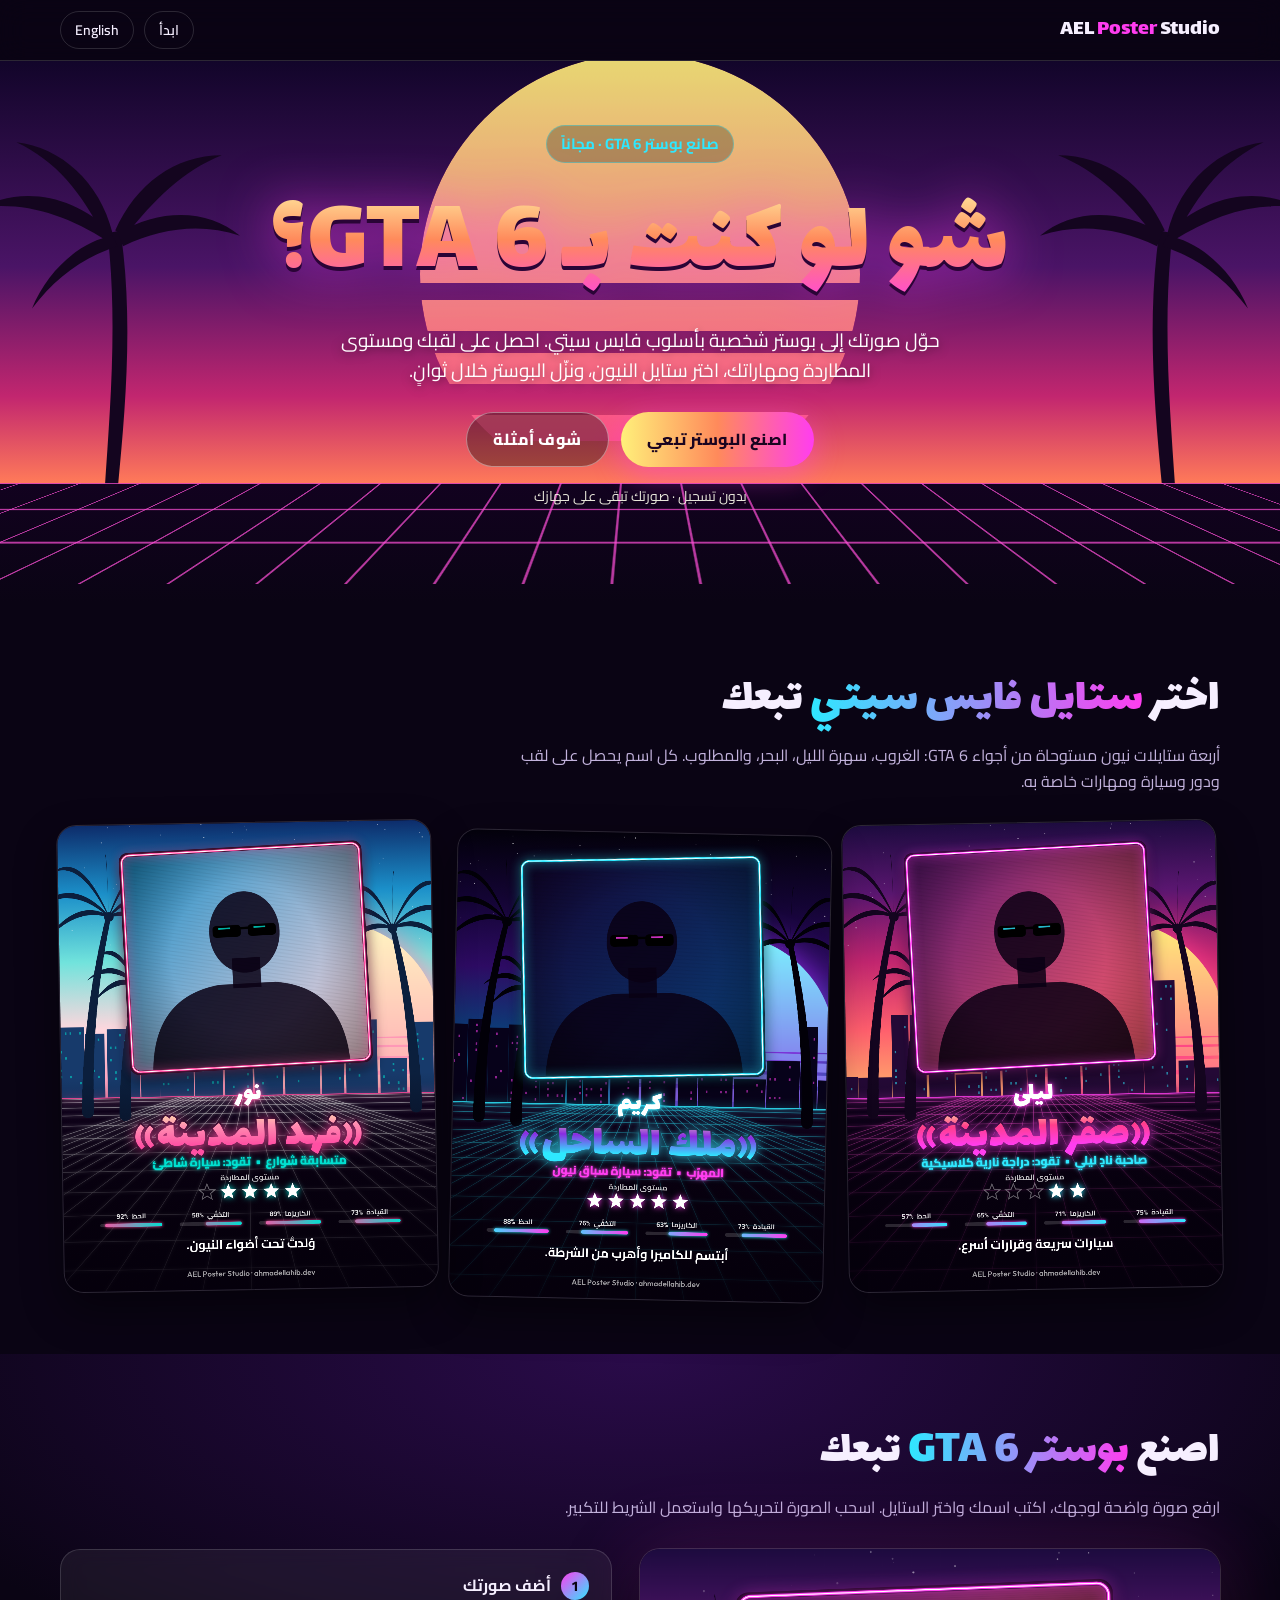
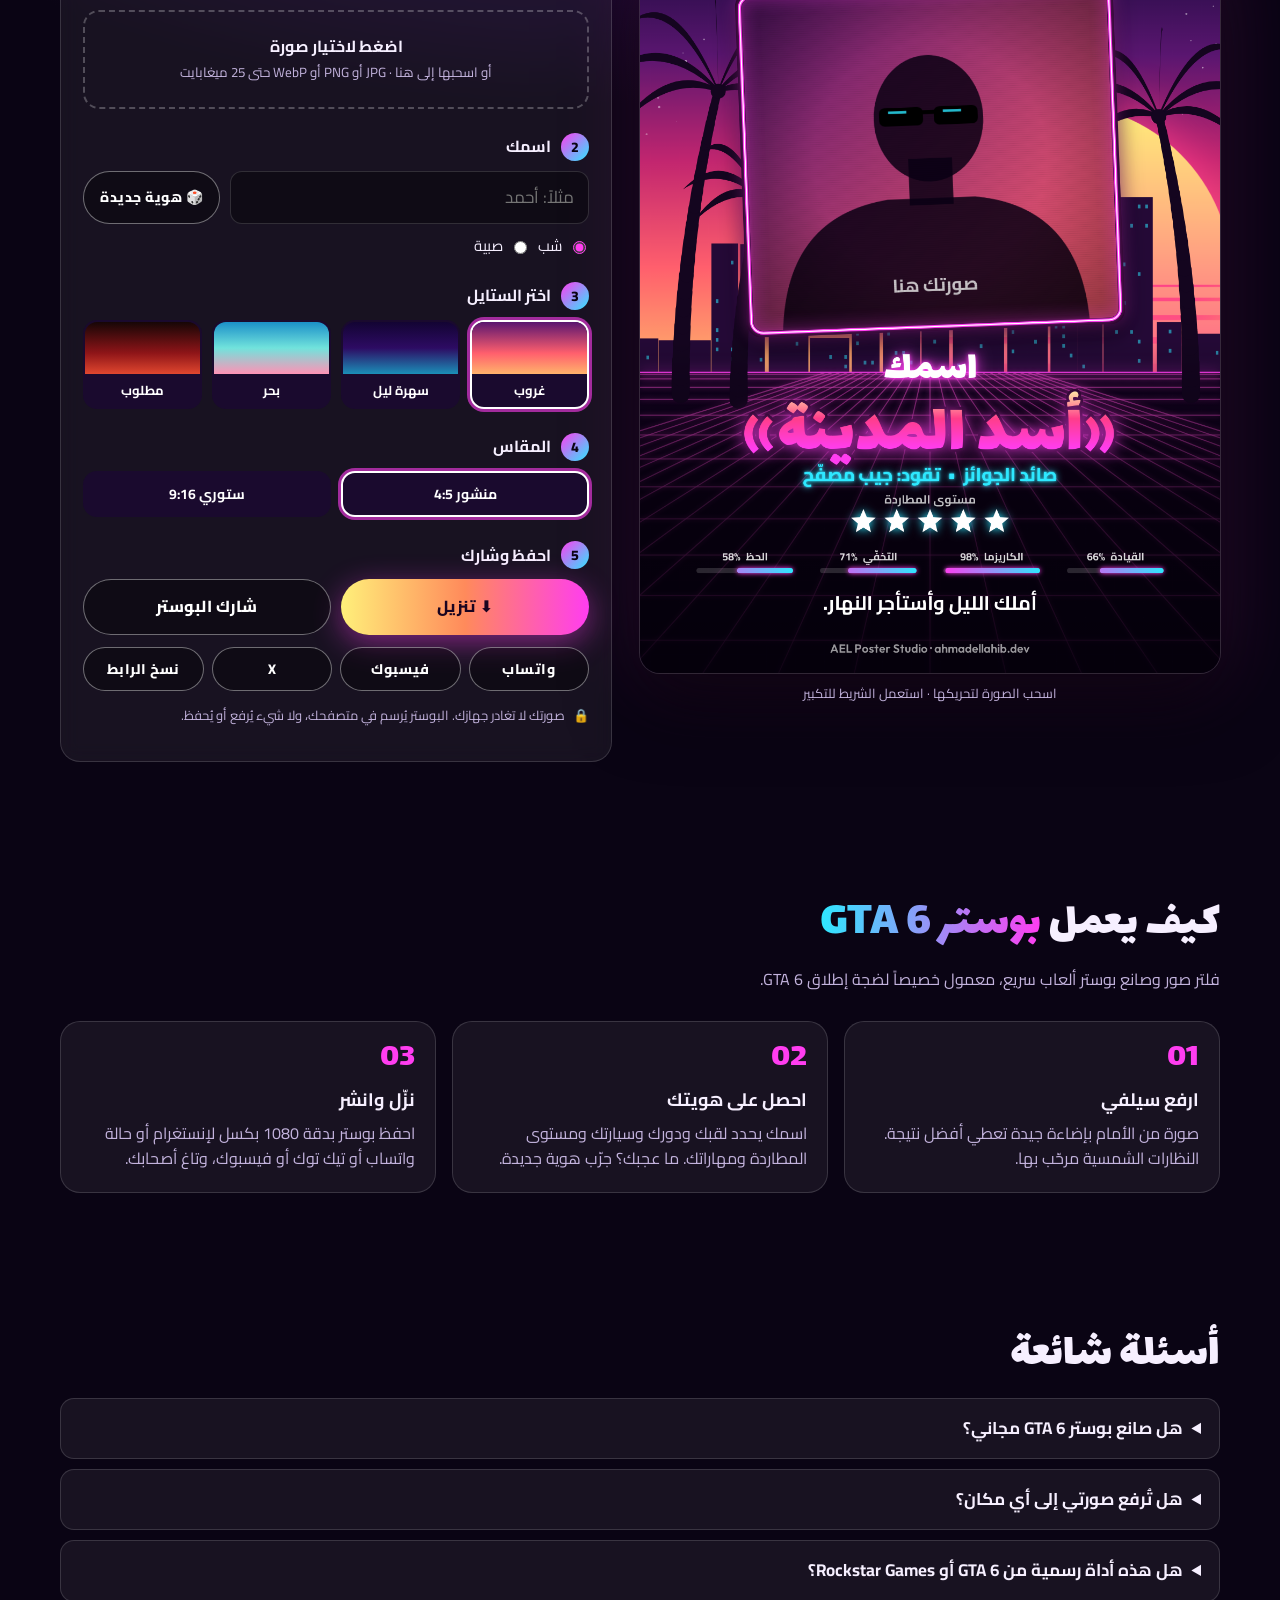
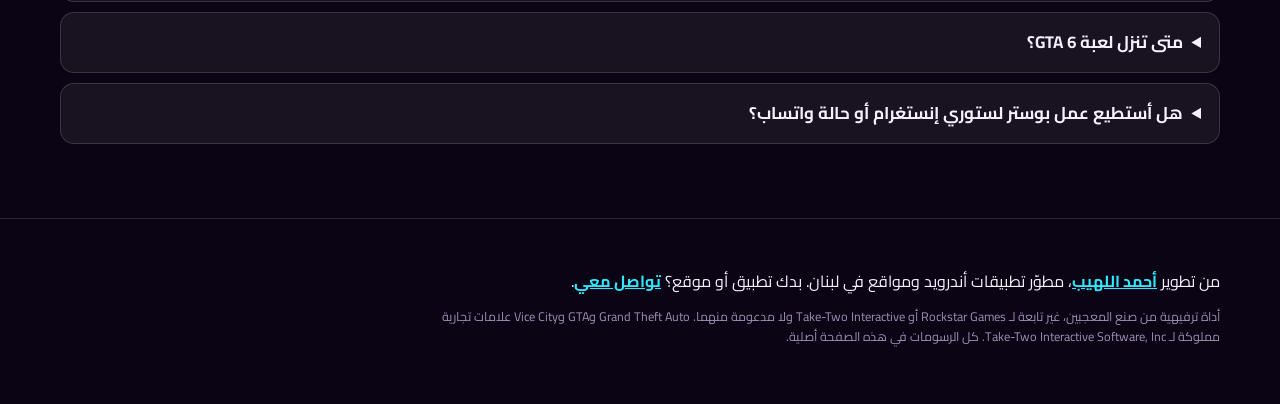
==== ar/index.html @ 57b69d70 "Vice City Poster Maker (EN + AR)" ====
<!doctype html>
<html lang="ar" dir="rtl">
<head>
<meta charset="utf-8">
<meta name="viewport" content="width=device-width, initial-scale=1">
<title>صانع بوستر GTA 6 – حوّل صورتك إلى شخصية فايس سيتي (مجاناً)</title>
<meta name="description" content="صانع بوستر مجاني مستوحى من GTA 6 (جي تي أي 6). ارفع صورتك، احصل على لقبك ومستوى المطاردة ومهاراتك، ونزّل بوستر نيون بأسلوب فايس سيتي. صورتك لا تغادر هاتفك.">
<link rel="canonical" href="https://ahmadellahib.dev/vice-city-poster/ar/">
<link rel="alternate" hreflang="en" href="https://ahmadellahib.dev/vice-city-poster/">
<link rel="alternate" hreflang="ar" href="https://ahmadellahib.dev/vice-city-poster/ar/">
<link rel="alternate" hreflang="x-default" href="https://ahmadellahib.dev/vice-city-poster/">
<meta name="theme-color" content="#0a0414">
<meta name="robots" content="index, follow, max-image-preview:large">

<meta property="og:type" content="website">
<meta property="og:site_name" content="AEL Poster Studio">
<meta property="og:title" content="شو لو كنت بـ GTA 6؟ اعمل بوستر فايس سيتي تبعك">
<meta property="og:description" content="ارفع صورتك واحصل على لقبك ومستوى المطاردة وبوستر نيون بأسلوب الألعاب. مجاني وبدون تسجيل.">
<meta property="og:url" content="https://ahmadellahib.dev/vice-city-poster/ar/">
<meta property="og:image" content="https://ahmadellahib.dev/vice-city-poster/assets/og-ar.jpg">
<meta property="og:image:width" content="1200">
<meta property="og:image:height" content="630">
<meta property="og:image:alt" content="بوسترات نيون بأسلوب الألعاب مصنوعة بصانع بوستر فايس سيتي">
<meta property="og:locale" content="ar_LB">
<meta property="og:locale:alternate" content="en_US">
<meta name="twitter:card" content="summary_large_image">
<meta name="twitter:title" content="شو لو كنت بـ GTA 6؟ اعمل بوستر فايس سيتي تبعك">
<meta name="twitter:description" content="صورتك ← لقبك ومستوى المطاردة وبوستر نيون. مجاني ويشتغل بالمتصفح.">
<meta name="twitter:image" content="https://ahmadellahib.dev/vice-city-poster/assets/og-ar.jpg">

<link rel="icon" href="/assets/favicon-96.png" type="image/png" sizes="96x96">
<link rel="apple-touch-icon" href="/assets/apple-touch-icon.png">
<link rel="preconnect" href="https://fonts.googleapis.com">
<link rel="preconnect" href="https://fonts.gstatic.com" crossorigin>
<link href="https://fonts.googleapis.com/css2?family=Cairo:wght@400;600;700;800&family=Lalezar&family=Outfit:wght@600&display=swap" rel="stylesheet">
<link rel="stylesheet" href="../assets/style.css?v=1">

<script type="application/ld+json">
{
  "@context": "https://schema.org",
  "@graph": [
    {
      "@type": "WebApplication",
      "name": "صانع بوستر فايس سيتي",
      "alternateName": "صانع بوستر GTA 6",
      "url": "https://ahmadellahib.dev/vice-city-poster/ar/",
      "description": "أداة مجانية في المتصفح تحوّل صورتك إلى بوستر نيون مستوحى من GTA 6 مع لقب ومستوى مطاردة ومهارات.",
      "applicationCategory": "MultimediaApplication",
      "operatingSystem": "Any",
      "browserRequirements": "يتطلب JavaScript ومتصفحاً حديثاً",
      "inLanguage": "ar",
      "isAccessibleForFree": true,
      "offers": { "@type": "Offer", "price": "0", "priceCurrency": "USD" },
      "image": "https://ahmadellahib.dev/vice-city-poster/assets/og-ar.jpg",
      "creator": { "@type": "Person", "name": "Ahmad El Lahib", "alternateName": "أحمد اللهيب", "url": "https://ahmadellahib.dev/ar/" }
    },
    {
      "@type": "FAQPage",
      "mainEntity": [
        { "@type": "Question", "name": "هل صانع بوستر GTA 6 مجاني؟",
          "acceptedAnswer": { "@type": "Answer", "text": "نعم، مجاني بالكامل وبدون تسجيل، ولا يوجد عليه سوى سطر صغير باسم الموقع." } },
        { "@type": "Question", "name": "هل تُرفع صورتي إلى أي مكان؟",
          "acceptedAnswer": { "@type": "Answer", "text": "لا. البوستر يُرسم داخل متصفحك، وصورتك لا تغادر هاتفك أو كمبيوترك ولا تُحفظ على أي سيرفر." } },
        { "@type": "Question", "name": "هل هذه أداة رسمية من GTA 6 أو Rockstar Games؟",
          "acceptedAnswer": { "@type": "Answer", "text": "لا. هي أداة مستقلة من صنع المعجبين مستوحاة من ضجة GTA 6، وغير تابعة لـ Rockstar Games أو Take-Two Interactive، وكل الرسومات فيها أصلية." } },
        { "@type": "Question", "name": "متى تنزل لعبة GTA 6؟",
          "acceptedAnswer": { "@type": "Answer", "text": "حدّدت Rockstar Games موعد إطلاق Grand Theft Auto VI في 19 تشرين الثاني (نوفمبر) 2026 على PlayStation 5 وXbox Series X|S، ولم يُحدَّد بعد موعد نسخة الكمبيوتر." } },
        { "@type": "Question", "name": "هل أستطيع عمل بوستر لستوري إنستغرام أو حالة واتساب؟",
          "acceptedAnswer": { "@type": "Answer", "text": "نعم. اختر مقاس ستوري 9:16 (1080×1920) أو منشور 4:5 (1080×1350)." } }
      ]
    }
  ]
}
</script>
</head>
<body>

<svg width="0" height="0" style="position:absolute" aria-hidden="true">
  <symbol id="palm" viewBox="0 0 200 300">
    <path d="M96 300c4-60 10-130 2-196l10-2c10 66 4 136-2 198z"/>
    <path d="M102 104c-30-30-70-36-100-20 34-4 64 6 96 26zM102 104c-10-40-40-66-74-70 30 14 50 38 68 74zM104 102c16-36 46-58 82-58-30 12-52 34-74 62zM106 104c34-20 70-18 94 2-30-10-60-6-90 8zM102 106c-24 4-50 26-62 56 18-24 40-40 66-48z"/>
  </symbol>
</svg>

<header class="nav">
  <div class="wrap">
    <a class="brand" href="./" dir="ltr">AEL <span>Poster</span> Studio</a>
    <nav class="nav-links" aria-label="اللغة">
      <a class="pill hide-sm" href="#create">ابدأ</a>
      <a class="pill" href="../" hreflang="en" lang="en">English</a>
    </nav>
  </div>
</header>

<main>
  <section class="hero" aria-labelledby="h1">
    <div class="hero-bg" aria-hidden="true">
      <div class="hero-sun"></div>
      <svg class="hero-palm l" viewBox="0 0 200 300"><use href="#palm"/></svg>
      <svg class="hero-palm r" viewBox="0 0 200 300"><use href="#palm"/></svg>
      <div class="hero-grid"></div>
    </div>
    <div class="wrap hero-inner">
      <span class="kicker">صانع بوستر <bdi dir="ltr">GTA 6</bdi> · مجاناً</span>
      <h1 id="h1">شو لو كنت بـ <bdi dir="ltr">GTA 6</bdi>؟</h1>
      <p class="lead">حوّل صورتك إلى بوستر شخصية بأسلوب فايس سيتي. احصل على لقبك ومستوى المطاردة ومهاراتك، اختر ستايل النيون، ونزّل البوستر خلال ثوانٍ.</p>
      <div class="ctas">
        <a class="btn" href="#create">اصنع البوستر تبعي</a>
        <a class="btn ghost" href="#examples">شوف أمثلة</a>
      </div>
      <p class="hero-note">بدون تسجيل · صورتك تبقى على جهازك</p>
    </div>
  </section>

  <section id="examples" aria-labelledby="ex-h">
    <div class="wrap">
      <h2 id="ex-h">اختر <span class="g">ستايل فايس سيتي</span> تبعك</h2>
      <p class="sub">أربعة ستايلات نيون مستوحاة من أجواء <bdi dir="ltr">GTA 6</bdi>: الغروب، سهرة الليل، البحر، والمطلوب. كل اسم يحصل على لقب ودور وسيارة ومهارات خاصة به.</p>
      <div class="examples">
        <figure><canvas data-example="ليلى|sunset|f" width="1080" height="1350" role="img" aria-label="مثال بوستر بأسلوب GTA 6 مع غروب وردي ونخيل ولقب نيون"></canvas></figure>
        <figure><canvas data-example="كريم|night|m" width="1080" height="1350" role="img" aria-label="مثال بوستر ليلي بأسلوب فايس سيتي مع مدينة نيون ونجوم المطاردة"></canvas></figure>
        <figure><canvas data-example="نور|beach|f" width="1080" height="1350" role="img" aria-label="مثال بوستر بأسلوب شاطئ ميامي مع سماء فيروزية وشمس وردية"></canvas></figure>
      </div>
    </div>
  </section>

  <section id="create" class="tool" aria-labelledby="create-h">
    <div class="wrap">
      <h2 id="create-h">اصنع <span class="g">بوستر <bdi dir="ltr">GTA 6</bdi></span> تبعك</h2>
      <p class="sub">ارفع صورة واضحة لوجهك، اكتب اسمك واختر الستايل. اسحب الصورة لتحريكها واستعمل الشريط للتكبير.</p>
      <div class="studio">
        <div class="preview">
          <canvas id="poster" width="1080" height="1350" role="img" aria-label="معاينة البوستر"></canvas>
          <p class="hint">اسحب الصورة لتحريكها · استعمل الشريط للتكبير</p>
        </div>

        <div class="panel">
          <div class="step">
            <h3><span class="num">1</span>أضف صورتك</h3>
            <label class="drop" id="drop">
              <input type="file" id="file" accept="image/jpeg,image/png,image/webp,image/heic">
              <strong>اضغط لاختيار صورة</strong>
              <small>أو اسحبها إلى هنا · JPG أو PNG أو WebP حتى 25 ميغابايت</small>
            </label>
            <div class="photo-tools">
              <label>تكبير <input type="range" id="zoom" min="1" max="3" step="0.01" value="1"></label>
              <button type="button" class="linkbtn" id="removePhoto">احذف الصورة</button>
            </div>
          </div>

          <div class="step">
            <h3><span class="num">2</span>اسمك</h3>
            <div class="row">
              <input class="text-in" id="name" type="text" maxlength="24" placeholder="مثلاً: أحمد" autocomplete="given-name">
              <button type="button" class="btn small ghost" id="reroll" title="لقب ودور ومهارات جديدة">🎲 هوية جديدة</button>
            </div>
            <div class="genders" role="radiogroup" aria-label="الصيغة">
              <label><input type="radio" name="gender" value="m" checked> شب</label>
              <label><input type="radio" name="gender" value="f"> صبية</label>
            </div>
          </div>

          <div class="step">
            <h3><span class="num">3</span>اختر الستايل</h3>
            <div class="choices">
              <button type="button" class="choice" data-theme-btn data-value="sunset" aria-pressed="true"><i class="sw-sunset"></i><span>غروب</span></button>
              <button type="button" class="choice" data-theme-btn data-value="night" aria-pressed="false"><i class="sw-night"></i><span>سهرة ليل</span></button>
              <button type="button" class="choice" data-theme-btn data-value="beach" aria-pressed="false"><i class="sw-beach"></i><span>بحر</span></button>
              <button type="button" class="choice" data-theme-btn data-value="noir" aria-pressed="false"><i class="sw-noir"></i><span>مطلوب</span></button>
            </div>
          </div>

          <div class="step">
            <h3><span class="num">4</span>المقاس</h3>
            <div class="formats">
              <button type="button" class="choice" data-format-btn data-value="post" aria-pressed="true">منشور 4:5</button>
              <button type="button" class="choice" data-format-btn data-value="story" aria-pressed="false">ستوري 9:16</button>
            </div>
          </div>

          <div class="step">
            <h3><span class="num">5</span>احفظ وشارك</h3>
            <div class="actions">
              <button type="button" class="btn" id="download">⬇ تنزيل</button>
              <button type="button" class="btn ghost" id="share">شارك البوستر</button>
            </div>
            <div class="shares">
              <a class="btn small ghost" id="wa" target="_blank" rel="noopener">واتساب</a>
              <a class="btn small ghost" id="fb" target="_blank" rel="noopener">فيسبوك</a>
              <a class="btn small ghost" id="x" target="_blank" rel="noopener">X</a>
              <button type="button" class="btn small ghost" id="copy">نسخ الرابط</button>
            </div>
            <p class="privacy"><span aria-hidden="true">🔒</span><span>صورتك لا تغادر جهازك. البوستر يُرسم في متصفحك، ولا شيء يُرفع أو يُحفظ.</span></p>
          </div>
        </div>
      </div>
    </div>
  </section>

  <section aria-labelledby="how-h">
    <div class="wrap">
      <h2 id="how-h">كيف يعمل <span class="g">بوستر <bdi dir="ltr">GTA 6</bdi></span></h2>
      <p class="sub">فلتر صور وصانع بوستر ألعاب سريع، معمول خصيصاً لضجة إطلاق <bdi dir="ltr">GTA 6</bdi>.</p>
      <div class="how">
        <div><b>01</b><h3>ارفع سيلفي</h3><p>صورة من الأمام بإضاءة جيدة تعطي أفضل نتيجة. النظارات الشمسية مرحّب بها.</p></div>
        <div><b>02</b><h3>احصل على هويتك</h3><p>اسمك يحدد لقبك ودورك وسيارتك ومستوى المطاردة ومهاراتك. ما عجبك؟ جرّب هوية جديدة.</p></div>
        <div><b>03</b><h3>نزّل وانشر</h3><p>احفظ بوستر بدقة 1080 بكسل لإنستغرام أو حالة واتساب أو تيك توك أو فيسبوك، وتاغ أصحابك.</p></div>
      </div>
    </div>
  </section>

  <section class="faq" aria-labelledby="faq-h">
    <div class="wrap">
      <h2 id="faq-h">أسئلة شائعة</h2>
      <details><summary>هل صانع بوستر <bdi dir="ltr">GTA 6</bdi> مجاني؟</summary><p>نعم، مجاني بالكامل وبدون تسجيل، ولا يوجد عليه سوى سطر صغير باسم الموقع.</p></details>
      <details><summary>هل تُرفع صورتي إلى أي مكان؟</summary><p>لا. البوستر يُرسم داخل متصفحك، وصورتك لا تغادر هاتفك أو كمبيوترك ولا تُحفظ على أي سيرفر.</p></details>
      <details><summary>هل هذه أداة رسمية من <bdi dir="ltr">GTA 6</bdi> أو Rockstar Games؟</summary><p>لا. هي أداة مستقلة من صنع المعجبين مستوحاة من ضجة <bdi dir="ltr">GTA 6</bdi>، وغير تابعة لـ Rockstar Games أو Take-Two Interactive، وكل الرسومات فيها أصلية.</p></details>
      <details><summary>متى تنزل لعبة <bdi dir="ltr">GTA 6</bdi>؟</summary><p>حدّدت Rockstar Games موعد إطلاق Grand Theft Auto VI في 19 تشرين الثاني (نوفمبر) 2026 على PlayStation 5 و<bdi dir="ltr">Xbox Series X|S</bdi>، ولم يُحدَّد بعد موعد نسخة الكمبيوتر.</p></details>
      <details><summary>هل أستطيع عمل بوستر لستوري إنستغرام أو حالة واتساب؟</summary><p>نعم. اختر مقاس ستوري 9:16 (1080×1920) أو منشور 4:5 (1080×1350).</p></details>
    </div>
  </section>
</main>

<footer>
  <div class="wrap">
    <p class="made">من تطوير <a href="https://ahmadellahib.dev/ar/">أحمد اللهيب</a>، مطوّر تطبيقات أندرويد ومواقع في لبنان. بدك تطبيق أو موقع؟ <a href="https://ahmadellahib.dev/ar/">تواصل معي</a>.</p>
    <p class="disclaimer">أداة ترفيهية من صنع المعجبين، غير تابعة لـ Rockstar Games أو Take-Two Interactive ولا مدعومة منهما. Grand Theft Auto وGTA وVice City علامات تجارية مملوكة لـ Take-Two Interactive Software, Inc. كل الرسومات في هذه الصفحة أصلية.</p>
  </div>
</footer>

<div class="toast" id="toast" role="status" aria-live="polite"></div>

<script>
window.VCP_TEXT = {
  badType: 'اختر صورة بصيغة JPG أو PNG أو WebP.',
  tooBig: 'الصورة أكبر من 25 ميغابايت. جرّب صورة أصغر.',
  saved: 'تم حفظ البوستر! انشره وتاغ أصحابك.',
  shareFallback: 'تم حفظ البوستر. انشره وين ما بدك!',
  copied: 'تم نسخ الرابط!',
  shareText: 'شو لو كنت بـ GTA 6؟ عملت بوستر فايس سيتي تبعي. اعمل تبعك مجاناً:'
};
</script>
<script src="../assets/app.js?v=1" defer></script>
</body>
</html>
---- assets/style.css ----
:root {
  --bg: #0a0414;
  --bg2: #140726;
  --card: rgba(255, 255, 255, 0.06);
  --line: rgba(255, 255, 255, 0.14);
  --text: #f6efff;
  --muted: #c3b3dd;
  --pink: #ff3df0;
  --hot: #ff2e88;
  --cyan: #2ee8ff;
  --orange: #ffb36b;
  --radius: 20px;
  --ui: 'Outfit', system-ui, sans-serif;
  --display: 'Anton', Impact, sans-serif;
}
html[lang="ar"] { --ui: 'Cairo', system-ui, sans-serif; --display: 'Lalezar', 'Cairo', sans-serif; }

* { box-sizing: border-box; }
html { scroll-behavior: smooth; }
body {
  margin: 0;
  background: var(--bg);
  color: var(--text);
  font-family: var(--ui);
  line-height: 1.6;
  overflow-x: hidden;
}
img, canvas { max-width: 100%; display: block; }
a { color: var(--cyan); }
.wrap { width: min(1160px, 100% - 32px); margin-inline: auto; }

/* nav */
.nav {
  position: sticky; top: 0; z-index: 20;
  backdrop-filter: blur(14px); -webkit-backdrop-filter: blur(14px);
  background: rgba(10, 4, 20, 0.6);
  border-bottom: 1px solid var(--line);
}
.nav .wrap { display: flex; align-items: center; justify-content: space-between; height: 60px; gap: 12px; }
.brand { font-family: var(--display); font-size: 22px; letter-spacing: 1px; color: var(--text); text-decoration: none; }
html[lang="ar"] .brand { letter-spacing: 0; }
.brand span { color: var(--pink); }
.nav-links { display: flex; gap: 10px; align-items: center; }
.pill {
  display: inline-flex; align-items: center; gap: 6px; padding: 7px 14px; border-radius: 999px;
  border: 1px solid var(--line); color: var(--text); text-decoration: none; font-size: 14px; font-weight: 600;
}
.pill:hover { border-color: var(--pink); }

/* hero */
.hero { position: relative; overflow: hidden; padding: 64px 0 80px; isolation: isolate; }
.hero-bg { position: absolute; inset: 0; z-index: -1;
  background: linear-gradient(180deg, #12052a 0%, #4a1466 38%, #c2266f 62%, #ff7a59 78%, #12021f 78.2%, #0a0414 100%); }
.hero-sun {
  position: absolute; left: 50%; bottom: 20%; width: min(440px, 78vw); aspect-ratio: 1; translate: -50% 0; opacity: .9;
  border-radius: 50%; background: linear-gradient(#fff07a, #ff3d8b);
  -webkit-mask: linear-gradient(#000 52%, transparent 52% 56%, #000 56% 63%, transparent 63% 68%, #000 68% 75%, transparent 75% 82%, #000 82% 88%, transparent 88%);
          mask: linear-gradient(#000 52%, transparent 52% 56%, #000 56% 63%, transparent 63% 68%, #000 68% 75%, transparent 75% 82%, #000 82% 88%, transparent 88%);
  filter: drop-shadow(0 0 60px rgba(255, 61, 139, .7));
  animation: rise 6s ease-in-out infinite alternate;
}
@keyframes rise { to { transform: translateY(-14px); } }
.hero-grid {
  position: absolute; left: -50%; right: -50%; bottom: 0; height: 22%;
  background-image:
    linear-gradient(rgba(255, 79, 216, .7) 2px, transparent 2px),
    linear-gradient(90deg, rgba(255, 79, 216, .7) 2px, transparent 2px);
  background-size: 60px 40px;
  transform: perspective(300px) rotateX(55deg); transform-origin: top;
  animation: grid 2.4s linear infinite;
}
@keyframes grid { to { background-position: 0 40px; } }
.hero-palm { position: absolute; bottom: 21%; width: clamp(120px, 22vw, 260px); fill: #14051f; }
.hero-palm.l { left: -20px; }
.hero-palm.r { right: -20px; transform: scaleX(-1); }

.hero-inner { text-align: center; position: relative; }
.kicker { display: inline-block; font-weight: 700; letter-spacing: 3px; font-size: 13px; text-transform: uppercase;
  color: var(--cyan); padding: 6px 14px; border: 1px solid rgba(46, 232, 255, .4); border-radius: 999px; background: rgba(0,0,0,.25); }
html[lang="ar"] .kicker { letter-spacing: 0; font-size: 15px; }
h1 {
  font-family: var(--display); font-weight: 400;
  font-size: clamp(42px, 9vw, 104px); line-height: 1; margin: 18px 0 14px;
  background: linear-gradient(180deg, #fff6a8, #ff8a5b 45%, #ff3df0);
  -webkit-background-clip: text; background-clip: text; color: transparent;
  filter: drop-shadow(0 4px 0 #2a0436) drop-shadow(0 0 26px rgba(255, 61, 240, .55));
  text-transform: uppercase;
}
html[lang="ar"] h1 { line-height: 1.25; text-transform: none; }
.lead { max-width: 640px; margin: 0 auto 26px; font-size: clamp(16px, 2.4vw, 19px); color: #fff; text-shadow: 0 2px 10px rgba(0,0,0,.5); }
.ctas { display: flex; gap: 12px; justify-content: center; flex-wrap: wrap; }
.btn {
  appearance: none; border: 0; cursor: pointer; font: inherit; font-weight: 800; letter-spacing: .5px;
  display: inline-flex; align-items: center; justify-content: center; gap: 8px;
  padding: 14px 26px; border-radius: 999px; text-decoration: none; color: #1a0420;
  background: linear-gradient(90deg, #fff07a, #ff8a5b, #ff3df0);
  box-shadow: 0 8px 30px rgba(255, 61, 240, .45);
  transition: transform .15s ease, box-shadow .15s ease;
}
.btn:hover { transform: translateY(-2px); box-shadow: 0 12px 36px rgba(255, 61, 240, .6); }
.btn.ghost { background: rgba(0,0,0,.35); color: #fff; border: 1px solid rgba(255,255,255,.4); box-shadow: none; }
.btn.small { padding: 10px 16px; font-size: 14px; }
.hero-note { margin-top: 18px; font-size: 14px; color: #ffe; opacity: .9; }

/* sections */
section { padding: 64px 0; }
h2 { font-family: var(--display); font-weight: 400; font-size: clamp(30px, 5vw, 48px); line-height: 1.1; margin: 0 0 10px; }
html[lang="ar"] h2 { line-height: 1.4; }
h2 .g { background: linear-gradient(90deg, var(--cyan), var(--pink)); -webkit-background-clip: text; background-clip: text; color: transparent; }
.sub { color: var(--muted); margin: 0 0 28px; max-width: 700px; }

/* examples */
.examples { display: grid; grid-template-columns: repeat(3, 1fr); gap: 18px; }
.examples figure { margin: 0; border-radius: var(--radius); overflow: hidden; border: 1px solid var(--line);
  box-shadow: 0 18px 40px rgba(0,0,0,.45); transform: rotate(-1deg); transition: transform .3s; }
.examples figure:nth-child(2) { transform: rotate(1.2deg) translateY(10px); }
.examples figure:hover { transform: rotate(0) scale(1.02); }
.examples canvas { width: 100%; height: auto; aspect-ratio: 4 / 5; }

/* tool */
.tool { background: radial-gradient(1200px 500px at 50% 0, #2a0b4a 0%, var(--bg) 70%); }
.studio { display: grid; grid-template-columns: minmax(0, 1.05fr) minmax(0, 1fr); gap: 28px; align-items: start; }
.preview { position: sticky; top: 76px; }
.preview canvas {
  width: 100%; height: auto; border-radius: var(--radius); background: #1a0a2e;
  box-shadow: 0 0 0 1px var(--line), 0 30px 70px rgba(0,0,0,.6), 0 0 80px rgba(255, 61, 240, .18);
  cursor: grab; touch-action: none;
}
.preview canvas:active { cursor: grabbing; }
.hint { font-size: 13px; color: var(--muted); text-align: center; margin-top: 10px; }
.panel { background: var(--card); border: 1px solid var(--line); border-radius: var(--radius); padding: 22px;
  backdrop-filter: blur(10px); -webkit-backdrop-filter: blur(10px); }
.step { margin-bottom: 24px; }
.step:last-child { margin-bottom: 0; }
.step h3 { margin: 0 0 10px; font-size: 16px; display: flex; align-items: center; gap: 10px; }
.num { width: 28px; height: 28px; border-radius: 50%; display: inline-grid; place-items: center; font-size: 14px; font-weight: 800;
  background: linear-gradient(135deg, var(--pink), var(--cyan)); color: #0a0414; flex: none; }
.drop {
  display: block; border: 2px dashed rgba(255,255,255,.25); border-radius: 16px; padding: 22px; text-align: center; cursor: pointer;
  transition: border-color .2s, background .2s;
}
.drop:hover, .drop.over { border-color: var(--pink); background: rgba(255, 61, 240, .07); }
.drop strong { display: block; font-size: 16px; }
.drop small { color: var(--muted); }
.drop input { position: absolute; width: 1px; height: 1px; opacity: 0; }
.photo-tools { display: none; gap: 12px; align-items: center; margin-top: 12px; flex-wrap: wrap; }
.has-photo .photo-tools { display: flex; }
.photo-tools label { display: flex; align-items: center; gap: 8px; flex: 1; min-width: 180px; font-size: 14px; color: var(--muted); }
input[type="range"] { flex: 1; accent-color: var(--pink); }
.linkbtn { background: none; border: 0; color: #ff8fb1; font: inherit; font-size: 14px; cursor: pointer; text-decoration: underline; padding: 4px; }
.row { display: flex; gap: 10px; flex-wrap: wrap; }
.text-in {
  flex: 1; min-width: 0; font: inherit; font-size: 17px; color: var(--text); background: rgba(0,0,0,.35);
  border: 1px solid var(--line); border-radius: 12px; padding: 12px 14px;
}
.text-in:focus { outline: 2px solid var(--pink); outline-offset: 1px; }
.genders { display: flex; gap: 8px; margin-top: 10px; }
.genders label { display: inline-flex; align-items: center; gap: 6px; font-size: 15px; cursor: pointer; }
.genders input { accent-color: var(--pink); }
.choices { display: grid; grid-template-columns: repeat(4, 1fr); gap: 10px; }
.choice {
  appearance: none; font: inherit; cursor: pointer; color: #fff; border-radius: 14px; padding: 0; overflow: hidden;
  border: 2px solid transparent; background: #1a0a2e; text-align: center; font-size: 13px; font-weight: 700;
}
.choice i { display: block; height: 52px; }
.choice span { display: block; padding: 6px 4px; }
.choice[aria-pressed="true"] { border-color: #fff; box-shadow: 0 0 0 3px rgba(255, 61, 240, .6); }
.sw-sunset { background: linear-gradient(#5a1670, #ff5f6d 60%, #ffb36b); }
.sw-night { background: linear-gradient(#130433, #2d0b63 50%, #1b8fb8); }
.sw-beach { background: linear-gradient(#1b8fc9, #71e3dc 50%, #ff92b5); }
.sw-noir { background: linear-gradient(#160606, #8f1518 60%, #e0472f); }
.formats { display: flex; gap: 10px; }
.formats .choice { flex: 1; padding: 10px; font-size: 14px; }
.actions { display: grid; grid-template-columns: 1fr 1fr; gap: 10px; }
.shares { display: flex; gap: 8px; flex-wrap: wrap; margin-top: 12px; }
.shares a, .shares button { flex: 1; min-width: 92px; justify-content: center; }
.privacy { margin-top: 14px; font-size: 13px; color: var(--muted); display: flex; gap: 8px; align-items: flex-start; }

/* how + faq */
.how { display: grid; grid-template-columns: repeat(3, 1fr); gap: 16px; }
.how div { background: var(--card); border: 1px solid var(--line); border-radius: var(--radius); padding: 20px; }
.how b { font-family: var(--display); font-weight: 400; font-size: 34px; color: var(--pink); display: block; line-height: 1; }
.how h3 { margin: 10px 0 6px; font-size: 18px; }
.how p { margin: 0; color: var(--muted); }
.faq details { background: var(--card); border: 1px solid var(--line); border-radius: 14px; padding: 16px 18px; margin-bottom: 10px; }
.faq summary { cursor: pointer; font-weight: 700; font-size: 17px; }
.faq details p { color: var(--muted); margin: 10px 0 0; }

/* footer */
footer { border-top: 1px solid var(--line); padding: 34px 0 44px; font-size: 14px; color: var(--muted); }
footer .made { font-size: 16px; color: var(--text); margin-bottom: 8px; }
footer .made a { font-weight: 700; }
.disclaimer { font-size: 12.5px; opacity: .8; max-width: 820px; }

.toast {
  position: fixed; left: 50%; bottom: 24px; translate: -50% 20px; opacity: 0; pointer-events: none;
  background: #fff; color: #1a0420; font-weight: 700; padding: 12px 20px; border-radius: 999px;
  box-shadow: 0 10px 30px rgba(0,0,0,.4); transition: opacity .25s, translate .25s; z-index: 50; max-width: calc(100% - 32px); text-align: center;
}
.toast.show { opacity: 1; translate: -50% 0; }

/* responsive */
@media (max-width: 900px) {
  .studio { grid-template-columns: 1fr; }
  .preview { position: static; }
  .how { grid-template-columns: 1fr; }
}
@media (max-width: 640px) {
  .hero { padding: 44px 0 64px; }
  .examples { grid-template-columns: repeat(3, minmax(0, 1fr)); gap: 8px; }
  .examples figure, .examples figure:nth-child(2) { transform: none; border-radius: 12px; }
  .choices { grid-template-columns: repeat(2, 1fr); }
  .nav .pill.hide-sm { display: none; }
  section { padding: 48px 0; }
}
@media (prefers-reduced-motion: reduce) {
  .hero-sun, .hero-grid { animation: none; }
  html { scroll-behavior: auto; }
}
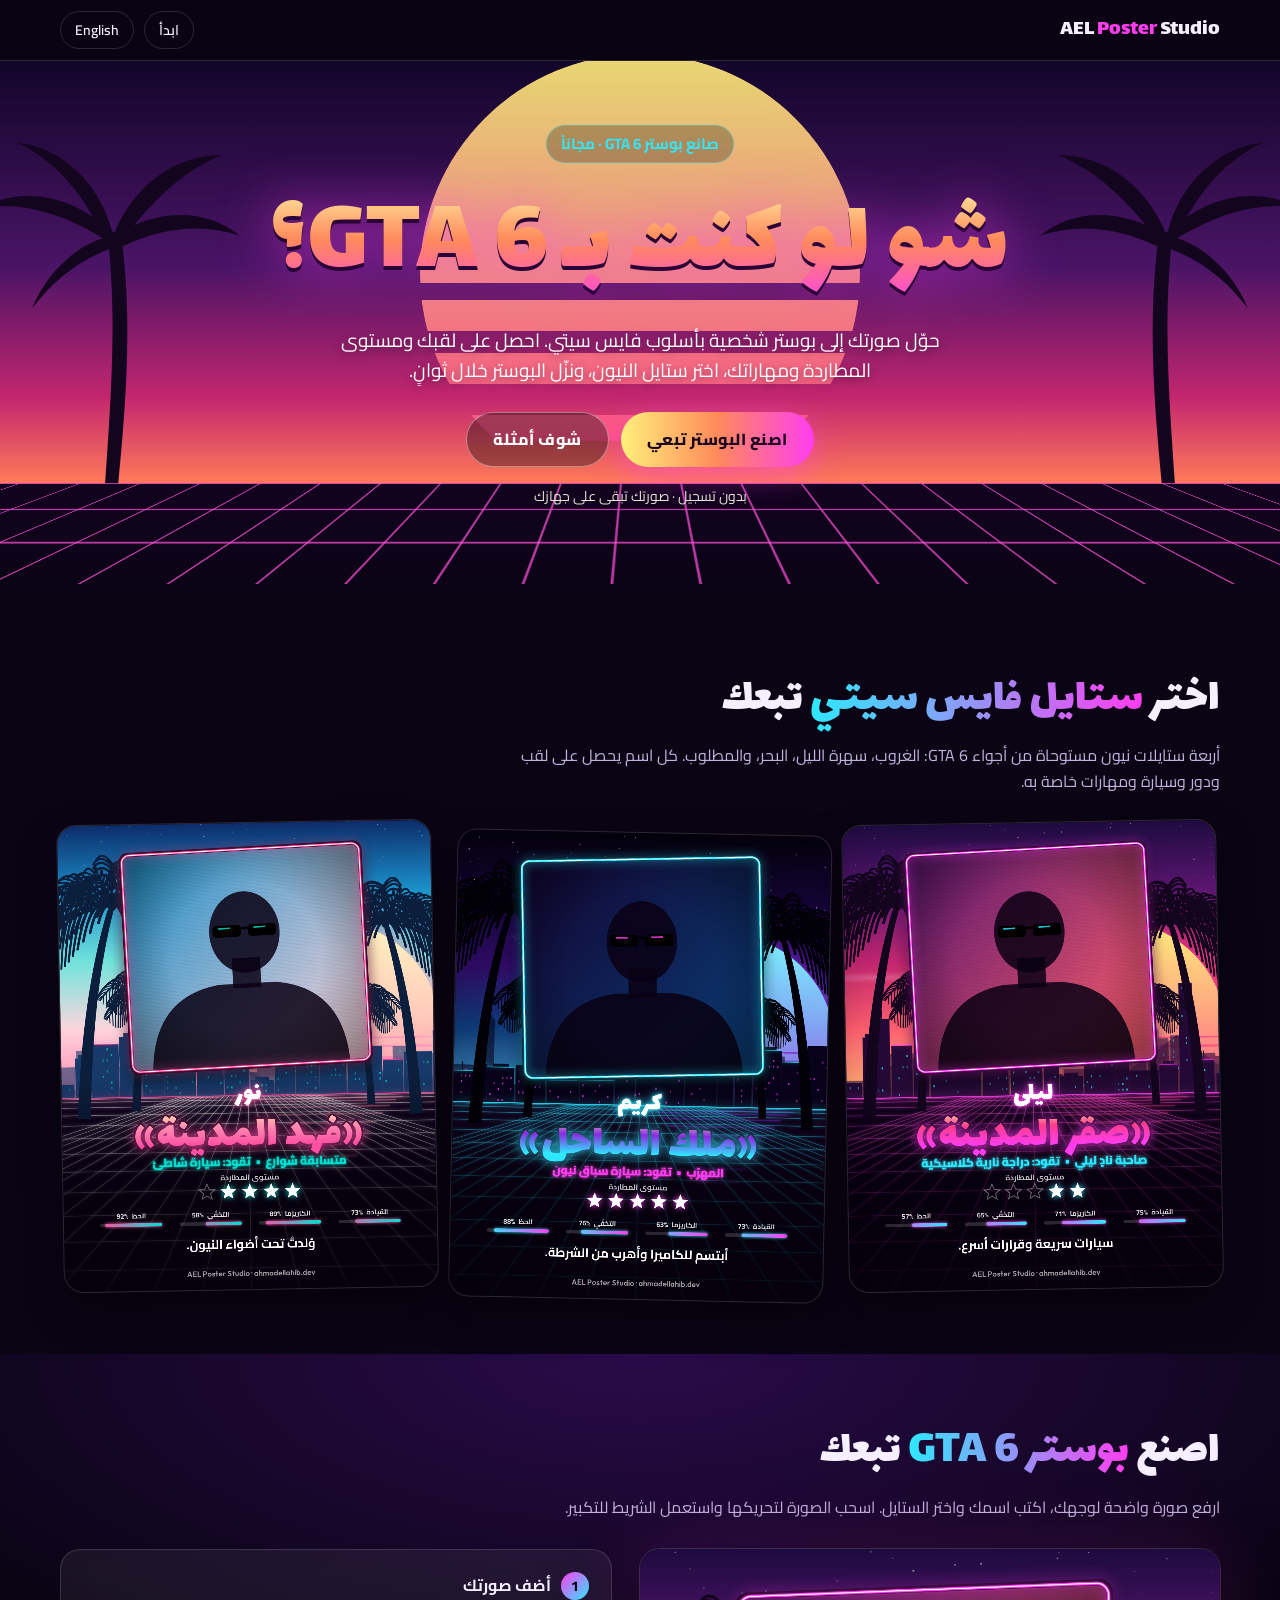
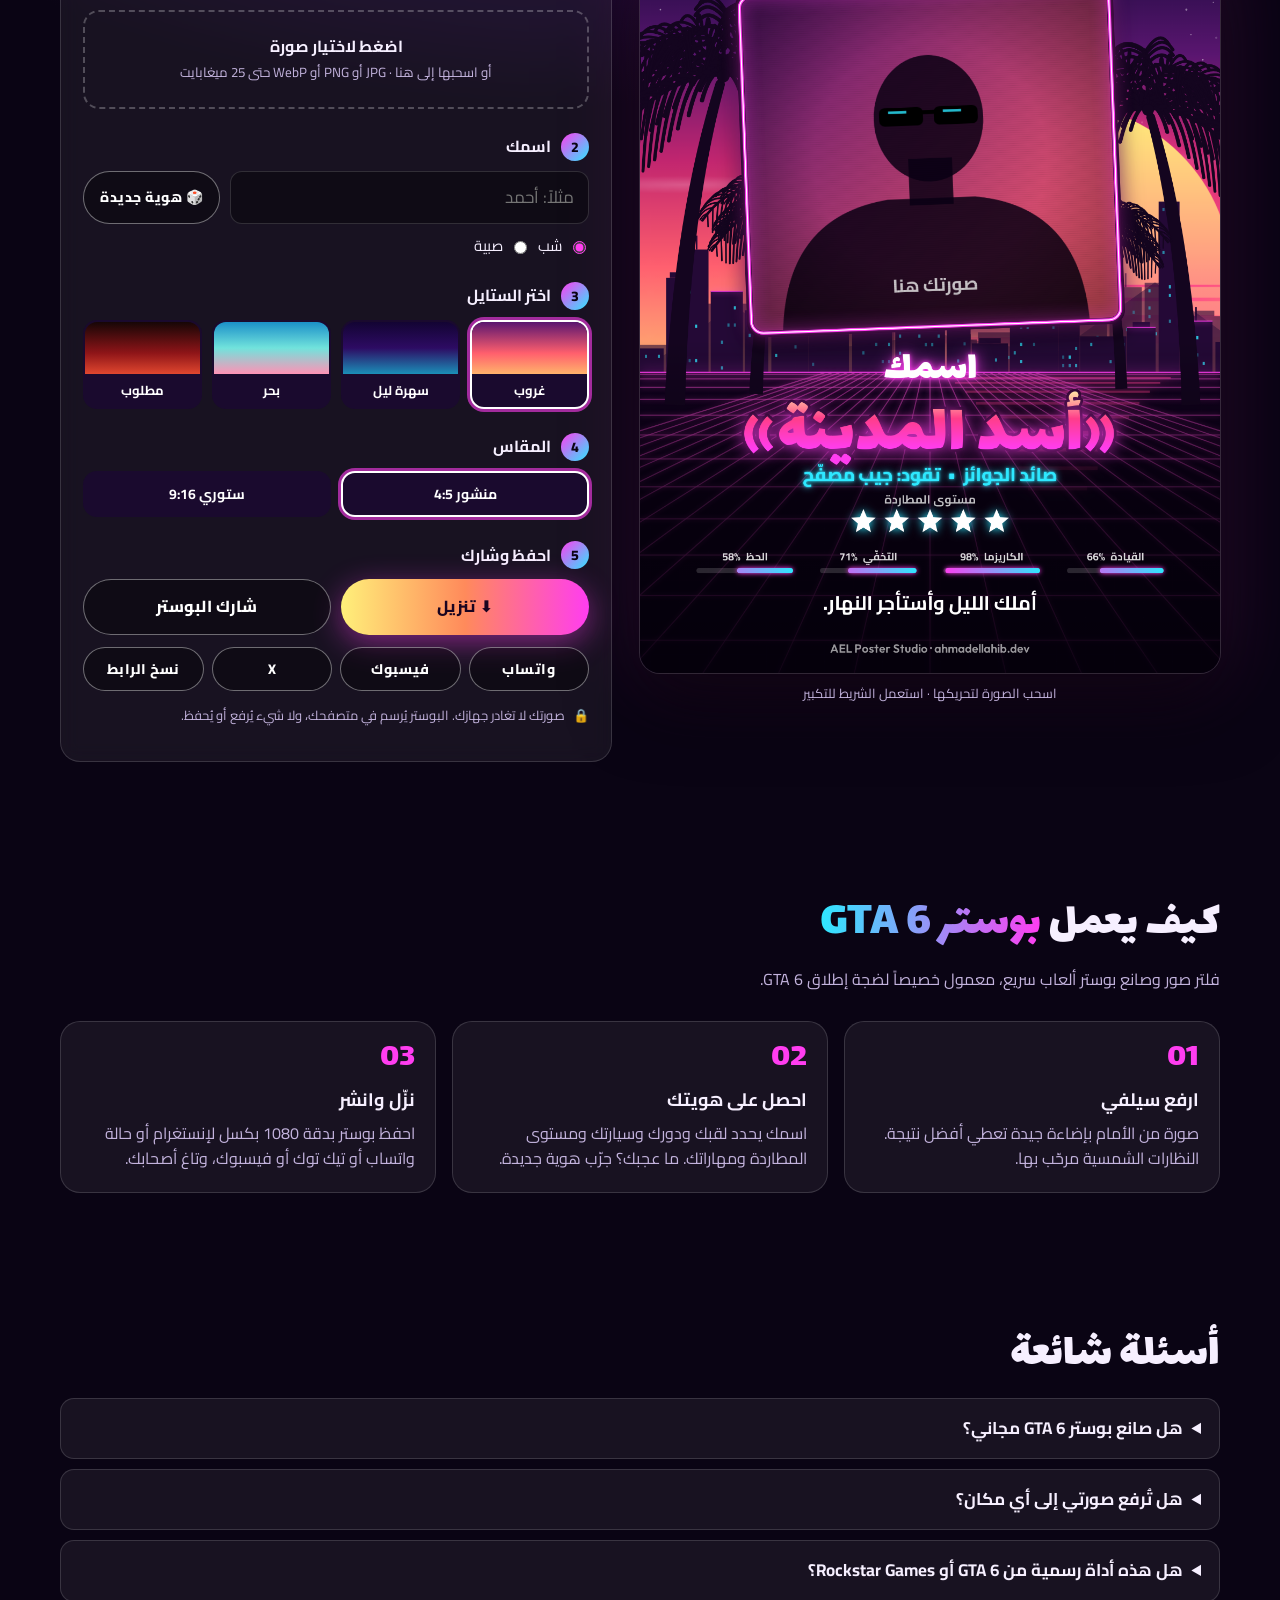
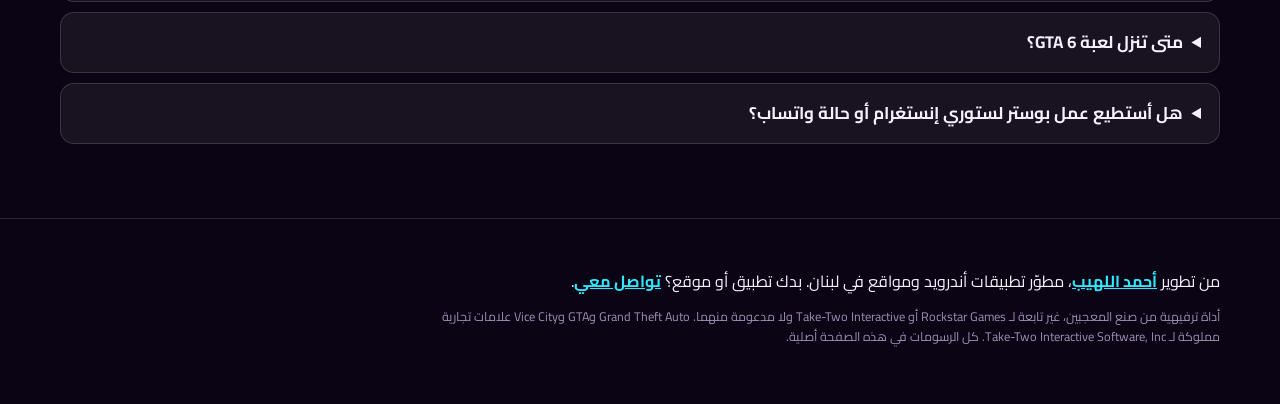
==== commit db1a7287: "On-device background removal, richer scene, better palms" ====
--- a/ar/index.html
+++ b/ar/index.html
@@ -33,7 +33,7 @@
 <link rel="preconnect" href="https://fonts.googleapis.com">
 <link rel="preconnect" href="https://fonts.gstatic.com" crossorigin>
 <link href="https://fonts.googleapis.com/css2?family=Cairo:wght@400;600;700;800&family=Lalezar&family=Outfit:wght@600&display=swap" rel="stylesheet">
-<link rel="stylesheet" href="../assets/style.css?v=1">
+<link rel="stylesheet" href="../assets/style.css?v=2">
 
 <script type="application/ld+json">
 {
@@ -143,6 +143,8 @@
               <small>أو اسحبها إلى هنا · JPG أو PNG أو WebP حتى 25 ميغابايت</small>
             </label>
             <div class="photo-tools">
+              <label class="check"><input type="checkbox" id="cutout" checked> إزالة خلفية صورتي (تتم على جهازك)</label>
+              <span class="seg" id="segStatus" role="status"></span>
               <label>تكبير <input type="range" id="zoom" min="1" max="3" step="0.01" value="1"></label>
               <button type="button" class="linkbtn" id="removePhoto">احذف الصورة</button>
             </div>
@@ -232,6 +234,8 @@
 
 <script>
 window.VCP_TEXT = {
+  cutting: 'عم نشيل الخلفية…',
+  cutFail: 'ما قدرنا نشيل الخلفية، استعملنا ستايل الإطار.',
   badType: 'اختر صورة بصيغة JPG أو PNG أو WebP.',
   tooBig: 'الصورة أكبر من 25 ميغابايت. جرّب صورة أصغر.',
   saved: 'تم حفظ البوستر! انشره وتاغ أصحابك.',
@@ -240,6 +244,6 @@
   shareText: 'شو لو كنت بـ GTA 6؟ عملت بوستر فايس سيتي تبعي. اعمل تبعك مجاناً:'
 };
 </script>
-<script src="../assets/app.js?v=1" defer></script>
+<script src="../assets/app.js?v=2" defer></script>
 </body>
 </html>
--- a/assets/style.css
+++ b/assets/style.css
@@ -217,3 +217,7 @@
   .hero-sun, .hero-grid { animation: none; }
   html { scroll-behavior: auto; }
 }
+.photo-tools .check { flex-basis: 100%; min-width: 0; color: var(--text); font-size: 14px; }
+.check input { accent-color: var(--pink); width: 18px; height: 18px; flex: none; }
+.seg { flex-basis: 100%; font-size: 13px; color: var(--cyan); min-height: 0; }
+.seg:empty { display: none; }
